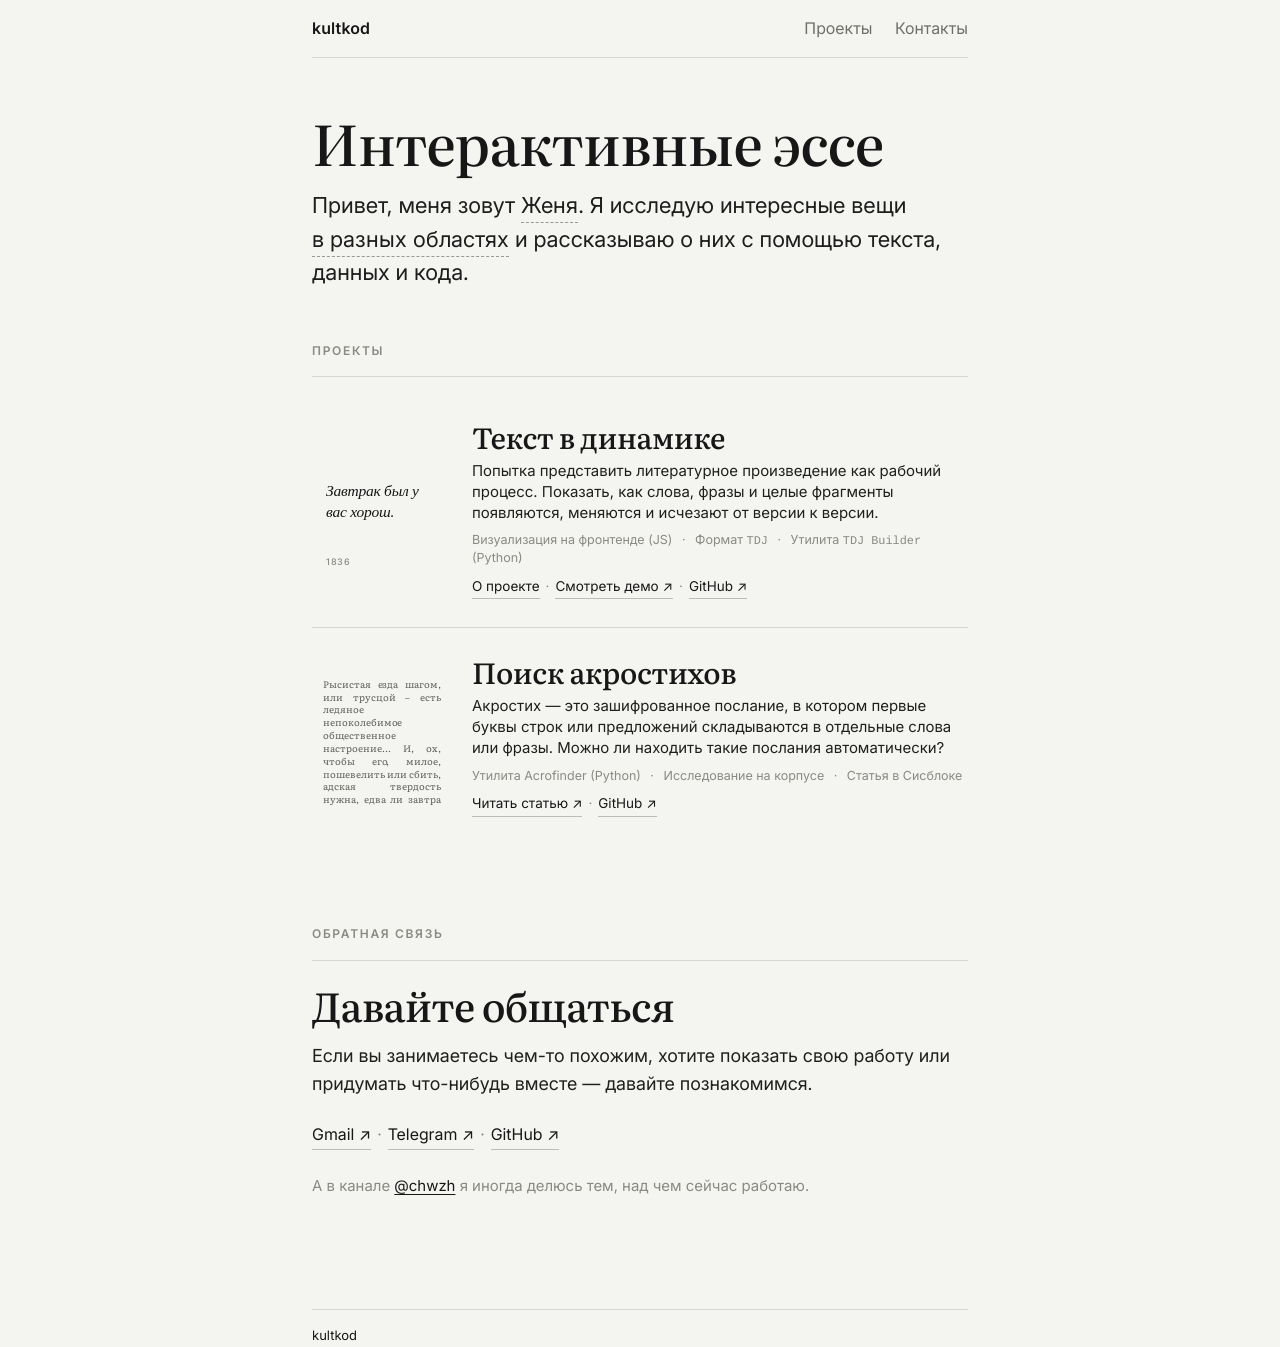
==== index.html @ 5ae9a7cc "New portfolio site" ====
<!DOCTYPE html>
<html lang="ru">
<head>
  <meta charset="UTF-8" />
  <meta name="viewport" content="width=device-width, initial-scale=1.0" />

  <title>kultkod — Интерактивные эссе</title>

  <meta
    name="description"
    content="Женя / kultkod. Исследую интересные мне вещи и придумываю формы, в которых о них можно рассказать — через текст, данные, код и интерфейсы."
  />

  <link rel="preconnect" href="https://fonts.googleapis.com">
  <link rel="preconnect" href="https://fonts.gstatic.com" crossorigin>

  <link
    href="https://fonts.googleapis.com/css2?family=Inter:wght@400;500;600&family=Literata:opsz,wght@7..72,400;7..72,500&display=swap"
    rel="stylesheet"
  >

  <link rel="stylesheet" href="./styles.css" />


</head>

<body>
  <a class="skip" href="#content">К содержанию</a>

  <div class="page">

    <header class="topbar">
      <div class="topbar__row">

        <a class="brand" href="./" aria-label="На главную">
          <span class="brand__name">kultkod</span>
        </a>

        <nav class="nav" aria-label="Навигация">
          <a href="#works">Проекты</a>
          <a href="#contact">Контакты</a>
        </nav>

      </div>

      <div class="rule" aria-hidden="true"></div>
    </header>


    <main id="content">

      <!-- HERO -->
      <section class="hero" aria-label="Вступление">

        <h1 class="hero__title">
          Интерактивные эссе
        </h1>

        <p class="hero__lead">
          Привет, меня зовут
          <span class="areas">
            <button
              class="areas__trigger"
              type="button"
              aria-describedby="contact-tooltip"
            >Женя</button><span
              class="areas__tooltip"
              id="areas-tooltip"
              role="tooltip"
            >
              <span><a
            href="https://t.me/chbchk"
            target="_blank"
            rel="noreferrer"
          >Telegram</a></span>
              <span><a
            href="mailto:dunenkov.evgeniy@gmail.com"
            target="_blank"
            rel="noreferrer"
          >Почта</a></span></span></span>.
          Я исследую интересные вещи
          <span class="areas">
            <button
              class="areas__trigger"
              type="button"
              aria-describedby="areas-tooltip"
            >в разных областях</button><span
              class="areas__tooltip"
              id="areas-tooltip"
              role="tooltip"
            >
              <span>язык</span>
              <span>литература</span>
              <span>финансы</span>
              <span>статистика</span>
              <span>интерфейсы</span>
              <span>визуализация данных</span>
              <span>музыка</span>
            </span>
          </span> и рассказываю о них с помощью текста, данных и кода.
        </p>

      </section>


      <!-- PROJECTS -->
      <section id="works" class="works" aria-label="Проекты">

        <div class="section-header">
          <span>ПРОЕКТЫ</span>
        </div>


        <!-- TEXT DYNAMICS -->
        <article class="project">

          <div class="project-layout">

          <div class="project-media project-media--interactive">

            <button
              class="td-preview"
              type="button"
              aria-label="Показать изменение текста с 1836 по 1842 год"
            >

              <!-- TEXT -->

              <div class="td-preview__text">

                <p class="td-preview__state td-preview__state--before">
                  Завтрак был у вас хорош.
                </p>

                <p class="td-preview__state td-preview__state--after">
                  Завтрак
                  <span class="td-preview__removed">был</span>
                  у вас,
                  <span class="td-preview__added">господа,</span>
                  хорош<span class="td-preview__removed">.</span><span class="td-preview__added">...</span>
                  <span class="td-preview__added">Лабардан!</span>
                </p>

              </div>


              <!-- YEAR -->

              <div class="td-preview__year" aria-hidden="true">

                <span class="td-preview__year-before">
                  1836
                </span>

                <span class="td-preview__year-after">
                  1842
                </span>

              </div>

            </button>

          </div>

            <div class="project-content">

              <h2 class="project-title">
                Текст в динамике
              </h2>

              <p class="project-desc">
                Попытка представить литературное произведение как рабочий процесс. Показать, как слова, фразы и целые фрагменты появляются, меняются и исчезают от версии к версии.
              </p>

              <p class="project-tech">
                Визуализация на фронтенде (JS)
                <span class="dot">·</span>
                Формат <span class="mono">TDJ</span>
                <span class="dot">·</span>
                Утилита <span class="mono">TDJ Builder</span> (Python)
              </p>

              <div class="project-links">

                <a href="./text-dynamics.html">
                  О проекте
                </a>

                <span class="dot">·</span>

                <a href="./text-dynamics/">
                  Смотреть демо ↗
                </a>

                <span class="dot">·</span>

                <a
                  href="https://github.com/zhenyacode/text-dynamics"
                  target="_blank"
                  rel="noreferrer"
                >
                  GitHub ↗
                </a>

              </div>

            </div>

          </div>

        </article>


        <!-- ACROSTICS -->
        <article class="project">

          <div class="project-layout">

          <div class="project-media project-media--interactive">

            <button
              class="acro-preview"
              type="button"
              aria-label="Показать первые буквы слов"
            >

              <p class="acro-preview__text">

                <span class="acro-preview__word"><span class="acro-preview__first">Р</span>ысистая</span>
                <span class="acro-preview__word"><span class="acro-preview__first">е</span>зда</span>
                <span class="acro-preview__word"><span class="acro-preview__first">ш</span>агом</span>,
                <span class="acro-preview__word"><span class="acro-preview__first">и</span>ли</span>
                <span class="acro-preview__word"><span class="acro-preview__first">т</span>русцой</span>
                –
                <span class="acro-preview__word"><span class="acro-preview__first">е</span>сть</span>
                <span class="acro-preview__word"><span class="acro-preview__first">л</span>едяное</span>
                <span class="acro-preview__word"><span class="acro-preview__first">н</span>епоколебимое</span>
                <span class="acro-preview__word"><span class="acro-preview__first">о</span>бщественное</span>
                <span class="acro-preview__word"><span class="acro-preview__first">н</span>астроение</span>…

                <span class="acro-preview__word"><span class="acro-preview__first">И</span></span>,
                <span class="acro-preview__word"><span class="acro-preview__first">о</span>х</span>,
                <span class="acro-preview__word"><span class="acro-preview__first">ч</span>тобы</span>
                <span class="acro-preview__word"><span class="acro-preview__first">е</span>го</span>,
                <span class="acro-preview__word"><span class="acro-preview__first">м</span>илое</span>,
                <span class="acro-preview__word"><span class="acro-preview__first">п</span>ошевелить</span>
                <span class="acro-preview__word"><span class="acro-preview__first">и</span>ли</span>
                <span class="acro-preview__word"><span class="acro-preview__first">с</span>бить</span>,
                <span class="acro-preview__word"><span class="acro-preview__first">а</span>дская</span>
                <span class="acro-preview__word"><span class="acro-preview__first">т</span>вердость</span>
                <span class="acro-preview__word"><span class="acro-preview__first">н</span>ужна</span>,
                <span class="acro-preview__word"><span class="acro-preview__first">е</span>два</span>
                <span class="acro-preview__word"><span class="acro-preview__first">л</span>и</span>
                <span class="acro-preview__word"><span class="acro-preview__first">з</span>автра</span>
                <span class="acro-preview__word"><span class="acro-preview__first">я</span>виться</span>
                <span class="acro-preview__word"><span class="acro-preview__first">п</span>редсказуемая</span>!

              </p>

            </button>

          </div>

            <div class="project-content">

              <h2 class="project-title">
                Поиск акростихов
              </h2>

              <p class="project-desc">
                Акростих — это зашифрованное послание, в котором первые буквы строк или предложений складываются в отдельные слова или фразы. Можно ли находить такие послания автоматически?
              </p>

              <p class="project-tech">
                Утилита Acrofinder (Python)
                <span class="dot">·</span>
                Исследование на корпусе
                <span class="dot">·</span>
                Статья в Сисблоке
              </p>

              <div class="project-links">

                <a
                  href="https://sysblok.ru/philology/chto-takoe-akrostih-i-kak-najti-zashifrovannye-poslanija-v-tekste/"
                  target="_blank"
                  rel="noreferrer"
                >
                  Читать статью ↗
                </a>

                <span class="dot">·</span>

                <a
                  href="https://github.com/zhenyacode/acrofinder/"
                  target="_blank"
                  rel="noreferrer"
                >
                  GitHub ↗
                </a>

              </div>

            </div>

          </div>

        </article>

      </section>


      <!-- CONTACT -->
      <section id="contact" class="contact" aria-label="Контакты">

        <div class="section-header">
          <span>ОБРАТНАЯ СВЯЗЬ</span>
        </div>

        <h2 class="contact__title">
          Давайте общаться
        </h2>

        <p class="contact__desc">
          Если вы занимаетесь чем-то похожим, хотите показать свою работу
          или придумать что-нибудь вместе — давайте познакомимся.
        </p>

        <div class="contact__links">

          <a href="mailto:dunenkov.evgeniy@gmail.com">
            Gmail ↗
          </a>

          <span class="dot">·</span>

          <a
            href="https://t.me/chbchk"
            target="_blank"
            rel="noreferrer"
          >
            Telegram ↗
          </a>

          <span class="dot">·</span>

          <a
            href="https://github.com/zhenyacode"
            target="_blank"
            rel="noreferrer"
          >
            GitHub ↗
          </a>

        </div>

        <p class="channel-note">  
          А в канале
          <a
            href="https://t.me/chwzh"
            target="_blank"
            rel="noreferrer"
          >@chwzh</a>
          я иногда делюсь тем, над чем сейчас работаю.
        </p>

      </section>


      <footer class="site-footer">

        <div class="footer-row">
          <span>kultkod </span>
        </div>

      </footer>

    </main>

  </div>
</body>
</html>
---- styles.css ----
:root {
  /* paper-like palette */
  --bg: #f4f4f1;
  --text: #171717;
  --muted: #6f6f6a;
  --muted2: #8a8a84;
  --line: #d7d7d2;

  /* typography */
  --serif: "Literata", ui-serif, Georgia, "Times New Roman", Times, serif;
  --sans: "Inter", system-ui, -apple-system, Segoe UI, Roboto, Arial, sans-serif;
  --mono: ui-monospace, SFMono-Regular, Menlo, Monaco, Consolas, "Liberation Mono", "Courier New", monospace;

  /* layout */
  --page: 720px;
  --gutter: clamp(16px, 4vw, 32px);

  /* rhythm */
  --s1: 6px;
  --s2: 10px;
  --s3: 16px;
  --s4: 24px;
  --s5: 26px;
  --s6: 56px;
}


/* BASE */

* {
  box-sizing: border-box;
}


html,
body {
  height: 100%;
}


html {
  scroll-behavior: smooth;
}


body {
  margin: 0;

  background: var(--bg);
  color: var(--text);

  font-family: var(--sans);
  line-height: 1.55;

  -webkit-font-smoothing: antialiased;
  text-rendering: geometricPrecision;
}


a {
  color: inherit;

  text-decoration: underline;
  text-underline-offset: 3px;
  text-decoration-thickness: 1px;
}


a:hover {
  text-decoration-color: var(--text);
}


:focus-visible {
  outline: 2px solid color-mix(in oklab, var(--text) 50%, transparent);
  outline-offset: 3px;
  border-radius: 8px;
}


/* SKIP */

.skip {
  position: absolute;

  left: -9999px;
  top: 12px;

  padding: 10px 12px;

  background: var(--text);
  color: var(--bg);

  border-radius: 10px;
}


.skip:focus {
  left: 12px;
  z-index: 100;
}


/* PAGE */

.page {
  max-width: var(--page);

  margin: 0 auto;
  padding: 0 var(--gutter);
}


/* TOPBAR */

.topbar {
  position: sticky;
  top: 0;

  background: color-mix(in oklab, var(--bg) 92%, transparent);
  backdrop-filter: blur(8px);
  -webkit-backdrop-filter: blur(8px);

  z-index: 50;
}


.topbar__row {
  display: flex;

  justify-content: space-between;
  align-items: baseline;

  gap: 16px;

  padding: var(--s3) 0;
}


.brand {
  text-decoration: none;
}


.brand__name {
  font-family: var(--sans);
  font-weight: 600;

  letter-spacing: 0.01em;
}


.nav a {
  margin-left: 18px;

  text-decoration: none;

  color: var(--muted);
}


.nav a:hover {
  color: var(--text);

  text-decoration: underline;
  text-underline-offset: 4px;
}


.rule {
  border-top: 1px solid var(--line);
}


/* HERO */

.hero {
  padding: var(--s6) 0 var(--s5);
}


.hero__title {
  margin: 0 0 var(--s3);

  font-family: var(--serif);
  font-weight: 500;

  letter-spacing: -0.02em;

  font-size: clamp(36px, 5vw, 56px);
  line-height: 1.05;
}


.hero__lead {
  margin: 0;

  max-width: 72ch;

  font-size: clamp(18px, 2vw, 22px);
  line-height: 1.5;

  color:
    color-mix(
      in oklab,
      var(--text) 92%,
      var(--muted)
    );
}


/* TOOLTIPS */

.areas {
  position: relative;
  display: inline;
}


.areas__trigger {
  appearance: none;

  margin: 0;
  padding: 0;

  border: 0;

  border-bottom:
    1px dashed
    color-mix(
      in oklab,
      var(--text) 42%,
      transparent
    );

  border-radius: 0;

  background: transparent;
  color: inherit;

  font: inherit;
  line-height: inherit;

  cursor: pointer;

  transition: border-color 150ms ease;
}


.areas__trigger:hover,
.areas__trigger:focus-visible {
  border-bottom-color: var(--text);
}


.areas__trigger:focus-visible {
  outline:
    1px solid
    color-mix(
      in oklab,
      var(--text) 35%,
      transparent
    );

  outline-offset: 3px;

  border-radius: 2px;
}


.areas__tooltip {
  position: absolute;

  left: -7px;
  top: calc(100% + 7px);

  z-index: 20;

  display: flex;
  flex-direction: column;
  align-items: flex-start;

  min-width: 190px;

  padding: 8px 10px 9px;

  background:
    color-mix(
      in srgb,
      var(--bg) 85%,
      transparent
    );

  border-radius: 2px;

  box-shadow:
    0 4px 14px
    color-mix(
      in srgb,
      var(--text) 5%,
      transparent
    );

  opacity: 0;
  visibility: hidden;

  transform: translateY(-3px);

  pointer-events: none;

  transition:
    opacity 140ms ease,
    transform 170ms ease,
    visibility 140ms ease;
}


.areas__tooltip > span {
  display: block;

  white-space: nowrap;

  font-family: inherit;
  font-size: 15px;
  font-style: normal;
  font-weight: inherit;
  line-height: 1.5;

  color: inherit;
}


.areas__tooltip a {
  color: inherit;

  text-decoration: none;

  border-bottom:
    1px solid
    color-mix(
      in oklab,
      var(--text) 30%,
      transparent
    );
}


.areas__tooltip a:hover {
  border-bottom-color: var(--text);
}


.areas:hover .areas__tooltip,
.areas:focus-within .areas__tooltip {
  opacity: 1;
  visibility: visible;

  transform: translateY(0);

  pointer-events: auto;
}


/* SECTION HEADERS */

.section-header {
  display: flex;

  justify-content: space-between;
  align-items: baseline;

  gap: 16px;

  padding: 0 0 var(--s3);

  margin-bottom: var(--s4);

  border-bottom: 1px solid var(--line);

  font-size: 12px;
  font-weight: 600;

  text-transform: uppercase;
  letter-spacing: 0.14em;

  color: var(--muted2);
}


/* WORKS */

.works {
  padding: var(--s5) 0;
}


/* PROJECT */

.project {
  padding: 28px 0;

  border-bottom: 1px solid var(--line);
}


.project:first-of-type {
  padding-top: 20px;
}


/*
  Последнему проекту не нужен разделитель:
  следующий крупный раздел отделяется собственным
  заголовком и вертикальным пространством.
*/

.project:last-of-type {
  padding-bottom: 0;

  border-bottom: 0;
}


.project-layout {
  display: grid;

  grid-template-columns: 140px minmax(0, 1fr);

  gap: 20px;

  align-items: center;
}


/*
  Квадратное превью примерно соответствует
  высоте компактной текстовой части проекта.
*/

.project-media {
  width: 140px;
  height: 140px;

  overflow: hidden;

  background:
    color-mix(
      in oklab,
      var(--bg) 85%,
      var(--line)
    );
}


.project-media img {
  display: block;

  width: 100%;
  height: 100%;

  object-fit: cover;
}


.project-content {
  min-width: 0;
}


.project-title {
  margin: 0 0 7px;

  font-family: var(--serif);
  font-weight: 500;

  letter-spacing: -0.015em;

  font-size: clamp(24px, 3vw, 29px);
  line-height: 1.08;
}


.project-desc {
  margin: 0;

  max-width: 62ch;

  font-size: 15px;
  line-height: 1.42;

  color:
    color-mix(
      in oklab,
      var(--text) 90%,
      var(--muted)
    );
}


.project-tech {
  margin: 9px 0 0;

  font-size: 12.5px;
  line-height: 1.4;

  color: var(--muted2);
}


.mono {
  font-family: var(--mono);

  font-size: 0.95em;
}


.project-links {
  display: flex;
  flex-wrap: wrap;

  gap: 0;

  margin-top: 9px;

  font-size: 13.5px;
}


.project-links a {
  padding-bottom: 1px;

  text-decoration: none;

  border-bottom:
    1px solid
    color-mix(
      in oklab,
      var(--text) 25%,
      transparent
    );

  transition: border-color 0.2s ease;
}


.project-links a:hover {
  border-bottom-color: var(--text);
}


.dot {
  margin: 0 6px;

  color: var(--muted2);
}


.project-media--interactive {
  overflow: visible;
  background: transparent;
}


/* TEXT DYNAMICS INTERACTIVE PREVIEW */

.td-preview {
  position: relative;

  width: 140px;
  height: 140px;

  overflow: hidden;

  margin: 0;
  padding: 14px;

  border: 0;

  background: var(--bg);
  color: var(--text);

  text-align: left;

  cursor: default;
}


/*
  Текстовая область.
  Снизу оставлено место под год.
*/

.td-preview__text {
  position: absolute;

  left: 14px;
  right: 14px;

  top: 14px;
  bottom: 30px;

  display: flex;
  align-items: center;

  font-family: Georgia;
  font-style: italic;
  font-weight: 500;
  font-size: 15.5px;
  line-height: 1.34;

  letter-spacing: -0.015em;
}


/*
  Обе версии находятся в одном месте,
  поэтому карточка при наведении не меняет размер.
*/

.td-preview__state {
  position: absolute;

  left: 0;
  top: 50%;

  width: 100%;

  margin: 0;

  transform: translateY(-50%);

  transition:
    opacity 220ms ease,
    transform 260ms ease;
}


.td-preview__state--before {
  opacity: 1;

  transform:
    translateY(-50%)
    translateY(0);
}


.td-preview__state--after {
  opacity: 0;

  transform:
    translateY(-50%)
    translateY(4px);
}


/* DIFF */

.td-preview__removed {
  color: #989893;

  text-decoration-line: line-through;
  text-decoration-thickness: 1px;
  text-decoration-color: #989893;
}


.td-preview__added {
  padding: 0 2px 1px;

  background: #d8f1dc;
  color: #173c20;

  border-radius: 2px;
}


/* YEAR */

.td-preview__year {
  position: absolute;

  left: 14px;
  bottom: 12px;

  width: 45px;
  height: 11px;

  font-family: var(--sans);
  font-size: 9px;
  font-weight: 500;
  line-height: 1;

  letter-spacing: 0.06em;

  color: var(--muted2);
}


.td-preview__year-before,
.td-preview__year-after {
  position: absolute;

  left: 0;
  top: 0;

  transition:
    opacity 180ms ease,
    transform 220ms ease;
}


.td-preview__year-before {
  opacity: 1;

  transform: translateY(0);
}


.td-preview__year-after {
  opacity: 0;

  transform: translateY(3px);
}


/* HOVER / KEYBOARD FOCUS */

.td-preview:hover .td-preview__state--before,
.td-preview:focus-visible .td-preview__state--before {
  opacity: 0;

  transform:
    translateY(-50%)
    translateY(-4px);
}


.td-preview:hover .td-preview__state--after,
.td-preview:focus-visible .td-preview__state--after {
  opacity: 1;

  transform:
    translateY(-50%)
    translateY(0);
}


.td-preview:hover .td-preview__year-before,
.td-preview:focus-visible .td-preview__year-before {
  opacity: 0;

  transform: translateY(-3px);
}


.td-preview:hover .td-preview__year-after,
.td-preview:focus-visible .td-preview__year-after {
  opacity: 1;

  transform: translateY(0);
}


.td-preview:focus-visible {
  outline: 1px solid var(--muted2);
  outline-offset: 3px;

  border-radius: 0;
}

/* ACROSTICS INTERACTIVE PREVIEW */

.acro-preview {
  position: relative;

  width: 140px;
  height: 140px;

  overflow: hidden;

  margin: 0;
  padding: 11px;

  border: 0;

  background: var(--bg);
  color: #5f5f5a;

  cursor: default;
}


/*
  Текст здесь работает как текстовая фактура,
  поэтому он мелкий и набран по ширине.
*/

.acro-preview__text {
  width: 100%;

  margin: 0;

  font-family: Georgia, var(--serif);

  font-size: 9.3px;
  font-weight: 400;
  line-height: 1.38;

  letter-spacing: -0.005em;
  word-spacing: -0.02em;

  text-align: justify;
  text-align-last: justify;

  -webkit-hyphens: auto;
  hyphens: auto;

  color: #5f5f5a;
}


/* WORDS */

.acro-preview__word {
  color: inherit;

  white-space: normal;

  -webkit-hyphens: auto;
  hyphens: auto;

  transition: color 260ms ease;
}


/* FIRST LETTER */

.acro-preview__first {
  color: inherit;
  font-weight: inherit;

  transition:
    color 220ms ease,
    font-weight 220ms ease;
}


/*
  При наведении основной текст почти исчезает.
*/

.acro-preview:hover .acro-preview__word,
.acro-preview:focus-visible .acro-preview__word {
  color: #dcdcd9;
}


/*
  Первые буквы проявляются красным.
*/

.acro-preview:hover .acro-preview__first,
.acro-preview:focus-visible .acro-preview__first {
  color: #b83a32;
  font-weight: 700;
}


/* FOCUS */

.acro-preview:focus-visible {
  outline: 1px solid var(--muted2);
  outline-offset: 3px;

  border-radius: 0;
}

/* CONTACT */

.contact {
  /*
    Никакой дополнительной верхней линии.
    Визуальное разделение обеспечивают расстояние
    и линия в .section-header.
  */
  margin-top: var(--s6);

  padding: var(--s5) 0 var(--s6);

  border-top: 0;
}


.contact__title {
  margin: 0 0 var(--s3);

  font-family: var(--serif);
  font-weight: 500;

  letter-spacing: -0.02em;

  font-size: clamp(28px, 4vw, 40px);
  line-height: 1.05;
}


.contact__desc {
  margin: 0;

  max-width: 76ch;

  font-size: 18px;
  line-height: 1.55;

  color:
    color-mix(
      in oklab,
      var(--text) 90%,
      var(--muted)
    );
}


.contact__links {
  display: flex;
  flex-wrap: wrap;

  gap: 0;

  margin-top: var(--s4);

  font-size: 16px;
}


.contact__links a {
  padding-bottom: 2px;

  text-decoration: none;

  border-bottom:
    1px solid
    color-mix(
      in oklab,
      var(--text) 25%,
      transparent
    );

  transition: border-color 0.2s ease;
}


.contact__links a:hover {
  border-bottom-color: var(--text);
}


.channel-note {
  margin: var(--s4) 0 0;

  color: var(--muted2);

  font-size: 15px;
}


.channel-note a {
  color: var(--text);
}


/* FOOTER */

.site-footer {
  margin: var(--s6) 0 var(--s5);

  padding-top: var(--s3);

  border-top: 1px solid var(--line);
}


.footer-row {
  display: flex;

  justify-content: space-between;

  gap: 12px;

  font-size: 13px;
}


.muted {
  color: var(--muted2);
}


/* MOBILE */

@media (max-width: 520px) {

  .project-media--interactive {
  width: 96px;
  height: 96px;
}


.td-preview {
  width: 96px;
  height: 96px;

  padding: 9px;
}


.td-preview__text {
  left: 9px;
  right: 9px;

  top: 8px;
  bottom: 22px;

  font-size: 11px;
  line-height: 1.3;
}


.td-preview__year {
  left: 9px;
  bottom: 8px;

  font-size: 7.5px;
}

  .nav a {
    margin-left: 12px;
  }


  .areas__tooltip {
    min-width: 180px;

    padding: 7px 9px 8px;

    top: calc(100% + 5px);
  }


  /*
    На мобильном квадрат уменьшается,
    но остаётся слева от текста.
  */

  .project-layout {
    grid-template-columns: 96px minmax(0, 1fr);

    gap: 13px;

    align-items: start;
  }


  .project-media {
    width: 96px;
    height: 96px;
  }


  .project-title {
    font-size: 22px;
  }


  .project-desc {
    font-size: 14px;
    line-height: 1.4;
  }


  .project-tech {
    margin-top: 8px;

    font-size: 11.5px;
  }


  .project-links {
    margin-top: 8px;

    font-size: 12.5px;
  }


  .footer-row {
    flex-direction: column;
  }

}


/* REDUCED MOTION */

@media (prefers-reduced-motion: reduce) {

  html {
    scroll-behavior: auto;
  }


  .areas__tooltip {
    transition: none;
    transform: none;
  }

  /* TEXT DYNAMICS INTERACTIVE PREVIEW */

.td-preview {
  position: relative;

  width: 140px;
  height: 140px;

  overflow: hidden;

  margin: 0;
  padding: 14px;

  border: 0;

  background: var(--bg);
  color: var(--text);

  text-align: left;

  cursor: default;
}


/*
  Текстовая область.
  Снизу оставлено место под год.
*/

.td-preview__text {
  position: absolute;

  left: 14px;
  right: 14px;

  top: 14px;
  bottom: 30px;

  display: flex;
  align-items: center;

  font-family: var(--serif);
  font-size: 15.5px;
  line-height: 1.34;

  letter-spacing: -0.015em;
}


/*
  Обе версии находятся в одном месте,
  поэтому карточка при наведении не меняет размер.
*/

.td-preview__state {
  position: absolute;

  left: 0;
  top: 50%;

  width: 100%;

  margin: 0;

  transform: translateY(-50%);

  transition:
    opacity 220ms ease,
    transform 260ms ease;
}


.td-preview__state--before {
  opacity: 1;

  transform:
    translateY(-50%)
    translateY(0);
}


.td-preview__state--after {
  opacity: 0;

  transform:
    translateY(-50%)
    translateY(4px);
}


/* DIFF */

.td-preview__removed {
  color: #989893;

  text-decoration-line: line-through;
  text-decoration-thickness: 1px;
  text-decoration-color: #989893;
}


.td-preview__added {
  padding: 0 2px 1px;

  background: #d8f1dc;
  color: #173c20;

  border-radius: 2px;
}


/* YEAR */

.td-preview__year {
  position: absolute;

  left: 14px;
  bottom: 12px;

  width: 45px;
  height: 11px;

  font-family: var(--sans);
  font-size: 9px;
  font-weight: 500;
  line-height: 1;

  letter-spacing: 0.06em;

  color: var(--muted2);
}


.td-preview__year-before,
.td-preview__year-after {
  position: absolute;

  left: 0;
  top: 0;

  transition:
    opacity 180ms ease,
    transform 220ms ease;
}


.td-preview__year-before {
  opacity: 1;

  transform: translateY(0);
}


.td-preview__year-after {
  opacity: 0;

  transform: translateY(3px);
}


/* HOVER / KEYBOARD FOCUS */

.td-preview:hover .td-preview__state--before,
.td-preview:focus-visible .td-preview__state--before {
  opacity: 0;

  transform:
    translateY(-50%)
    translateY(-4px);
}


.td-preview:hover .td-preview__state--after,
.td-preview:focus-visible .td-preview__state--after {
  opacity: 1;

  transform:
    translateY(-50%)
    translateY(0);
}


.td-preview:hover .td-preview__year-before,
.td-preview:focus-visible .td-preview__year-before {
  opacity: 0;

  transform: translateY(-3px);
}


.td-preview:hover .td-preview__year-after,
.td-preview:focus-visible .td-preview__year-after {
  opacity: 1;

  transform: translateY(0);
}


.td-preview:focus-visible {
  outline: 1px solid var(--muted2);
  outline-offset: 3px;

  border-radius: 0;
}

.acro-preview__word,
.acro-preview__first {
  transition: none;
}

}











































/* =========================================================
   PROJECT ESSAY
   text-dynamics.html
   ========================================================= */


/* PAGE */

.essay {
  padding-top: var(--s5);
}


/* PROJECT HEADER */

.essay-header {
  padding: var(--s4) 0 var(--s6);
}


.essay-back {
  display: inline-block;

  margin-bottom: var(--s4);

  font-size: 13px;
  color: var(--muted);

  text-decoration: none;
}


.essay-back:hover {
  color: var(--text);

  text-decoration: underline;
  text-underline-offset: 4px;
}


.essay-title {
  max-width: 640px;

  margin: 0;

  font-family: var(--serif);
  font-weight: 500;

  font-size: clamp(42px, 7vw, 64px);
  line-height: 1.02;

  letter-spacing: -0.025em;
}


.essay-lead {
  max-width: 600px;

  margin: var(--s3) 0 0;

  font-size: clamp(19px, 2.4vw, 23px);
  line-height: 1.45;

  color:
    color-mix(
      in oklab,
      var(--text) 88%,
      var(--muted)
    );
}


/* EPIGRAPH */

.epigraph {
  max-width: 590px;

  margin: 0 0 var(--s6);
  padding-left: 20px;

  border-left: 1px solid var(--line);

  color: var(--muted);
}


.epigraph__quote {
  margin: 0;

  font-family: var(--serif);
  font-size: 15px;
  line-height: 1.7;
}


/*
  Само многоточие является кнопкой.
*/

.epigraph__toggle {
  appearance: none;

  margin: 0;
  padding: 0 2px;

  border: 0;
  border-bottom: 1px dotted var(--muted2);
  border-radius: 0;

  background: transparent;
  color: inherit;

  font: inherit;
  line-height: inherit;

  cursor: pointer;

  transition:
    color 150ms ease,
    border-color 150ms ease;
}


.epigraph__toggle:hover {
  color: var(--text);
  border-bottom-color: var(--text);
}


.epigraph__toggle:focus-visible {
  outline: 1px solid var(--muted);
  outline-offset: 2px;

  border-radius: 2px;
}


/*
  Важно: никакое другое display-правило
  не должно перебить hidden.
*/

.epigraph__rest[hidden] {
  display: none;
}


.epigraph__rest {
  color: inherit;
}


.epigraph__source {
  margin: 10px 0 0;

  font-size: 12px;
  line-height: 1.5;

  color: var(--muted2);
}


/* MAIN TEXT */

.essay-body {
  max-width: 620px;
}


.essay-body p {
  margin: 0 0 1.15em;

  font-size: 17px;
  line-height: 1.72;

  color:
    color-mix(
      in oklab,
      var(--text) 94%,
      var(--muted)
    );
}


.essay-body p:last-child {
  margin-bottom: 0;
}


.essay-intro {
  margin-bottom: 0;
}


/* MAIN SECTIONS */

.essay-demo,
.essay-section {
  margin-top: 72px;
}


.essay-section-heading {
  max-width: 620px;

  margin-bottom: var(--s4);
  padding-bottom: 10px;

  border-bottom: 1px solid var(--line);
}


.essay-section-heading h2 {
  margin: 0;

  font-family: var(--serif);
  font-weight: 500;

  font-size: clamp(25px, 3.5vw, 32px);
  line-height: 1.1;

  letter-spacing: -0.015em;
}


/* DEMO */

.demo-figure {
  margin: var(--s4) 0 0;
}


.demo-image {
  display: block;

  width: 100%;
  height: auto;

  background: #fff;

  border: 1px solid var(--line);
}


.demo-figure figcaption {
  margin-top: 8px;

  font-size: 12px;
  line-height: 1.5;

  color: var(--muted2);
}


.demo-action {
  margin: var(--s3) 0 0;
}


.primary-link {
  display: inline-block;

  padding-bottom: 2px;

  font-size: 16px;
  font-weight: 500;

  text-decoration: none;

  border-bottom: 1px solid var(--text);
}


.primary-link:hover {
  border-bottom-color: var(--muted);
}


/* PIPELINE */

.pipeline {
  display: grid;

  grid-template-columns:
    minmax(0, 1fr)
    auto
    minmax(0, 1fr)
    auto
    minmax(0, 1fr)
    auto
    minmax(0, 1fr);

  align-items: center;

  gap: 8px;

  margin-top: var(--s5);
  padding: var(--s3) 0;

  border-top: 1px solid var(--line);
  border-bottom: 1px solid var(--line);
}


.pipeline__item {
  display: flex;
  flex-direction: column;

  gap: 3px;

  min-width: 0;
}


.pipeline__eyebrow {
  font-size: 10px;

  text-transform: uppercase;
  letter-spacing: 0.1em;

  color: var(--muted2);
}


.pipeline__item strong {
  font-size: 13px;
  font-weight: 500;
}


.pipeline__item > span:last-child {
  font-size: 11px;
  line-height: 1.35;

  color: var(--muted);
}


.pipeline__arrow {
  font-size: 13px;

  color: var(--muted2);
}


/* SUBSECTIONS */

.essay-subsection {
  max-width: 620px;

  margin-top: 48px;
}


.essay-subsection h3 {
  margin: 0 0 var(--s3);

  font-family: var(--serif);
  font-weight: 500;

  font-size: 22px;
  line-height: 1.2;

  letter-spacing: -0.01em;
}


/* INLINE CODE */

.inline-code {
  padding: 1px 4px;

  font-family: var(--mono);
  font-size: 0.9em;

  background:
    color-mix(
      in oklab,
      var(--bg) 75%,
      var(--line)
    );

  border-radius: 2px;
}


/* INLINE PROJECT LINK */

.essay-inline-link {
  margin-top: var(--s3) !important;

  font-size: 14px !important;
}


.essay-inline-link a {
  padding-bottom: 1px;

  text-decoration: none;

  border-bottom:
    1px solid
    color-mix(
      in oklab,
      var(--text) 28%,
      transparent
    );
}


.essay-inline-link a:hover {
  border-bottom-color: var(--text);
}


/* LIMITATIONS */

.essay-list {
  margin: var(--s4) 0 0;
  padding-left: 1.25em;

  font-size: 16px;
  line-height: 1.62;

  color:
    color-mix(
      in oklab,
      var(--text) 92%,
      var(--muted)
    );
}


.essay-list li {
  margin-bottom: 12px;
  padding-left: 4px;
}


.essay-list li:last-child {
  margin-bottom: 0;
}


.essay-list strong {
  font-weight: 500;
}


/* LINKS */

.essay-end {
  padding-bottom: var(--s5);
}


.essay-links {
  display: flex;
  flex-wrap: wrap;

  gap: 0;

  margin-top: var(--s4);

  font-size: 15px;
}


.essay-links a {
  padding-bottom: 2px;

  text-decoration: none;

  border-bottom:
    1px solid
    color-mix(
      in oklab,
      var(--text) 25%,
      transparent
    );
}


.essay-links a:hover {
  border-bottom-color: var(--text);
}


/* SOURCE */

.essay-source {
  max-width: 620px;

  margin-top: var(--s5);
  padding-top: var(--s3);

  border-top: 1px solid var(--line);
}


.essay-source p {
  margin: 0;

  font-size: 13px;
  line-height: 1.6;

  color: var(--muted2);
}


.essay-source a {
  color: var(--text);
}


/* MOBILE */

@media (max-width: 520px) {

  .essay {
    padding-top: var(--s4);
  }


  .essay-header {
    padding-bottom: var(--s5);
  }


  .essay-title {
    font-size: 40px;
  }


  .essay-lead {
    font-size: 18px;
  }


  .epigraph {
    margin-bottom: var(--s5);
    padding-left: 14px;
  }


  .epigraph__quote {
    font-size: 14px;
    line-height: 1.65;
  }


  .essay-body p {
    font-size: 16px;
    line-height: 1.68;
  }


  .essay-demo,
  .essay-section {
    margin-top: 54px;
  }


  .essay-section-heading h2 {
    font-size: 25px;
  }


  .essay-subsection {
    margin-top: 38px;
  }


  .essay-subsection h3 {
    font-size: 21px;
  }


  .essay-list {
    font-size: 15px;
    line-height: 1.58;
  }


  /*
    Схема на узком экране становится вертикальной.
  */

  .pipeline {
    grid-template-columns: 1fr;

    gap: 8px;

    padding: var(--s3) 0;
  }


  .pipeline__arrow {
    width: 14px;
    height: 14px;

    margin-left: 2px;

    transform: rotate(90deg);
  }


  .pipeline__item strong {
    font-size: 14px;
  }


  .pipeline__item > span:last-child {
    font-size: 12px;
  }

}


/* REDUCED MOTION */

@media (prefers-reduced-motion: reduce) {

  .epigraph__toggle {
    transition: none;
  }

}
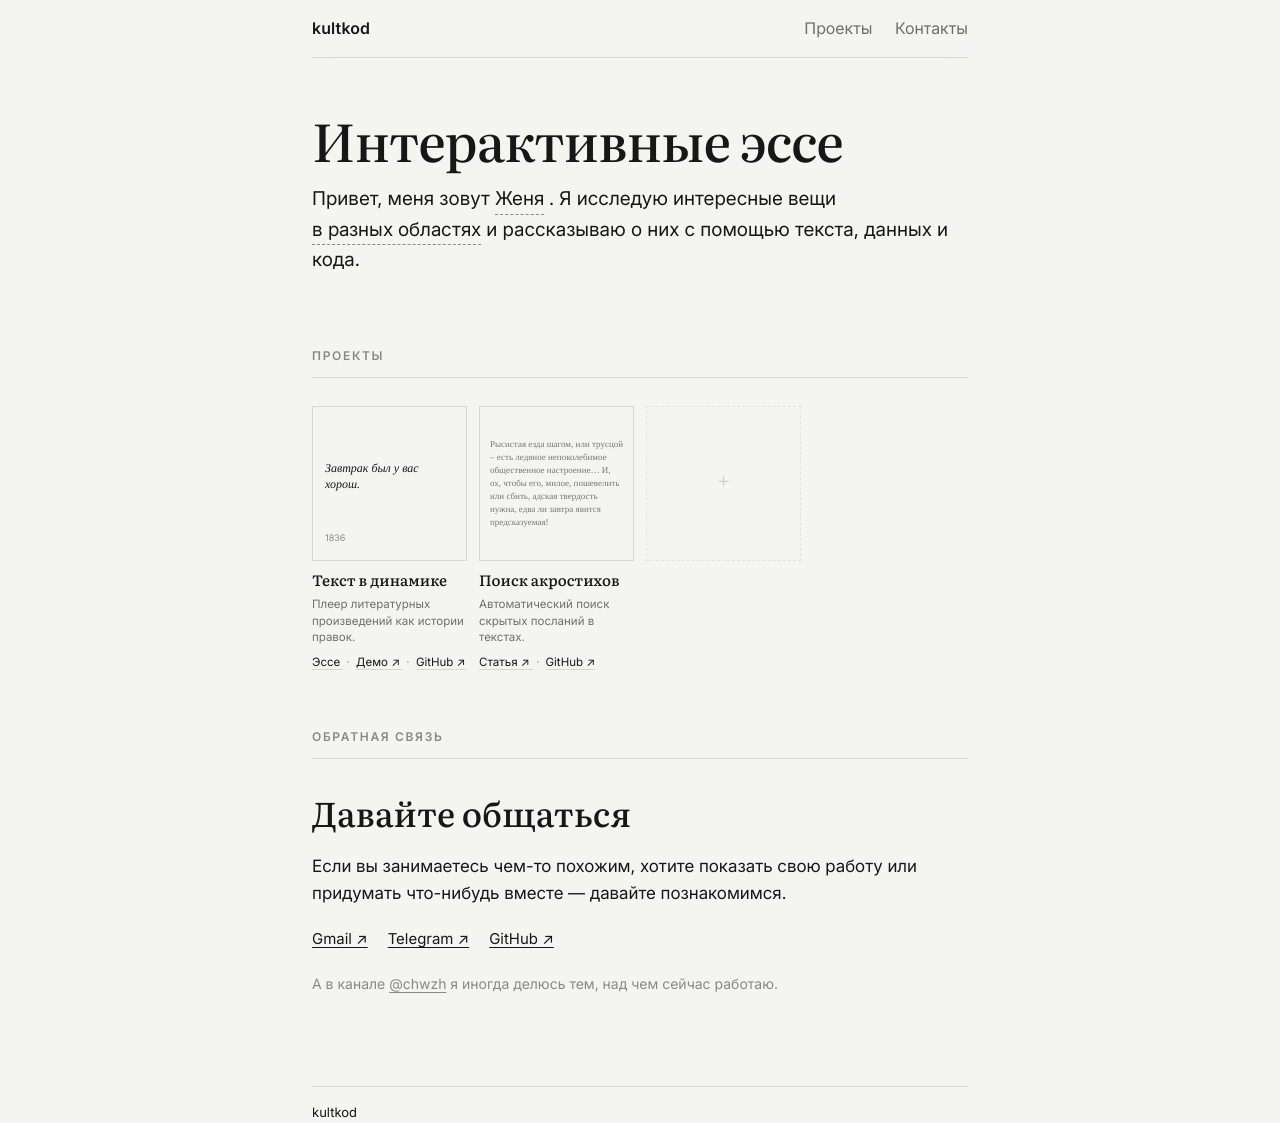
==== commit 6795e8db: "redesign, new style of snippets etc" ====
--- a/index.html
+++ b/index.html
@@ -8,7 +8,7 @@
 
   <meta
     name="description"
-    content="Женя / kultkod. Исследую интересные мне вещи и придумываю формы, в которых о них можно рассказать — через текст, данные, код и интерфейсы."
+    content="Женя / kultkod. Исследую интересные вещи и рассказываю о них с помощью текста, данных и кода."
   />
 
   <link rel="preconnect" href="https://fonts.googleapis.com">
@@ -19,112 +19,173 @@
     rel="stylesheet"
   >
 
-  <link rel="stylesheet" href="./styles.css" />
-
+  <link rel="stylesheet" href="./css/base.css" />
+  <link rel="stylesheet" href="./css/home.css" />
+
+  <!-- Yandex.Metrika counter -->
+  <script type="text/javascript">
+    (function(m,e,t,r,i,k,a){
+      m[i]=m[i]||function(){(m[i].a=m[i].a||[]).push(arguments)};
+      m[i].l=1*new Date();
+      for (var j = 0; j < document.scripts.length; j++) {
+        if (document.scripts[j].src === r) { return; }
+      }
+      k=e.createElement(t),a=e.getElementsByTagName(t)[0],
+      k.async=1,k.src=r,a.parentNode.insertBefore(k,a)
+    })(window, document,'script',
+      'https://mc.yandex.ru/metrika/tag.js?id=113435962', 'ym');
+
+    ym(113435962, 'init', {
+      ssr:true,
+      webvisor:true,
+      clickmap:true,
+      ecommerce:"dataLayer",
+      referrer:document.referrer,
+      url:location.href,
+      accurateTrackBounce:true,
+      trackLinks:true
+    });
+  </script>
+  <noscript>
+    <div>
+      <img
+        src="https://mc.yandex.ru/watch/113435962"
+        style="position:absolute;left:-9999px;"
+        alt=""
+      >
+    </div>
+  </noscript>
+  <!-- /Yandex.Metrika counter -->
 
 </head>
 
 <body>
-  <a class="skip" href="#content">К содержанию</a>
-
-  <div class="page">
-
-    <header class="topbar">
-      <div class="topbar__row">
-
-        <a class="brand" href="./" aria-label="На главную">
-          <span class="brand__name">kultkod</span>
-        </a>
-
-        <nav class="nav" aria-label="Навигация">
-          <a href="#works">Проекты</a>
-          <a href="#contact">Контакты</a>
-        </nav>
-
+
+<a class="skip" href="#content">К содержанию</a>
+
+<div class="page">
+
+  <!-- HEADER -->
+
+  <header class="topbar">
+
+    <div class="topbar__row">
+
+      <a class="brand" href="./" aria-label="На главную">
+        <span class="brand__name">kultkod</span>
+      </a>
+
+      <nav class="nav" aria-label="Навигация">
+        <a href="#projects">Проекты</a>
+        <a href="#contact">Контакты</a>
+
+      </nav>
+
+    </div>
+
+    <div class="rule" aria-hidden="true"></div>
+
+  </header>
+
+
+  <main id="content">
+
+
+    <!-- ===================================================
+         HERO
+         =================================================== -->
+
+    <section class="hero" aria-label="Вступление">
+
+      <h1 class="hero__title">
+        Интерактивные эссе
+      </h1>
+
+      <p class="hero__lead">
+
+        Привет, меня зовут
+
+        <span class="areas">
+          <button
+            class="areas__trigger"
+            type="button"
+            aria-describedby="contact-tooltip"
+          >Женя</button>
+
+          <span
+            class="areas__tooltip"
+            id="contact-tooltip"
+            role="tooltip"
+          >
+            <span>
+              <a
+                href="https://t.me/chbchk"
+                target="_blank"
+                rel="noopener noreferrer"
+              >Telegram ↗</a>
+            </span>
+
+            <span>
+              <a href="mailto:dunenkov.evgeniy@gmail.com">
+                Почта ↗
+              </a>
+            </span>
+          </span>
+        </span>.
+
+        Я исследую интересные вещи
+
+        <span class="areas">
+          <button
+            class="areas__trigger"
+            type="button"
+            aria-describedby="areas-tooltip"
+          >в разных областях</button>
+
+          <span
+            class="areas__tooltip"
+            id="areas-tooltip"
+            role="tooltip"
+          >
+            <span>язык</span>
+            <span>литература</span>
+            <span>финансы</span>
+            <span>статистика</span>
+            <span>интерфейсы</span>
+            <span>визуализация данных</span>
+            <span>музыка</span>
+          </span>
+        </span>
+
+        и рассказываю о них с помощью текста, данных и кода.
+
+      </p>
+
+    </section>
+
+
+    <!-- ===================================================
+         PROJECTS
+         =================================================== -->
+
+    <section class="section" id="projects">
+
+      <div class="section-header">
+        ПРОЕКТЫ
       </div>
 
-      <div class="rule" aria-hidden="true"></div>
-    </header>
-
-
-    <main id="content">
-
-      <!-- HERO -->
-      <section class="hero" aria-label="Вступление">
-
-        <h1 class="hero__title">
-          Интерактивные эссе
-        </h1>
-
-        <p class="hero__lead">
-          Привет, меня зовут
-          <span class="areas">
-            <button
-              class="areas__trigger"
-              type="button"
-              aria-describedby="contact-tooltip"
-            >Женя</button><span
-              class="areas__tooltip"
-              id="areas-tooltip"
-              role="tooltip"
-            >
-              <span><a
-            href="https://t.me/chbchk"
-            target="_blank"
-            rel="noreferrer"
-          >Telegram</a></span>
-              <span><a
-            href="mailto:dunenkov.evgeniy@gmail.com"
-            target="_blank"
-            rel="noreferrer"
-          >Почта</a></span></span></span>.
-          Я исследую интересные вещи
-          <span class="areas">
-            <button
-              class="areas__trigger"
-              type="button"
-              aria-describedby="areas-tooltip"
-            >в разных областях</button><span
-              class="areas__tooltip"
-              id="areas-tooltip"
-              role="tooltip"
-            >
-              <span>язык</span>
-              <span>литература</span>
-              <span>финансы</span>
-              <span>статистика</span>
-              <span>интерфейсы</span>
-              <span>визуализация данных</span>
-              <span>музыка</span>
-            </span>
-          </span> и рассказываю о них с помощью текста, данных и кода.
-        </p>
-
-      </section>
-
-
-      <!-- PROJECTS -->
-      <section id="works" class="works" aria-label="Проекты">
-
-        <div class="section-header">
-          <span>ПРОЕКТЫ</span>
-        </div>
+      <div class="inventory-grid">
 
 
         <!-- TEXT DYNAMICS -->
-        <article class="project">
-
-          <div class="project-layout">
-
-          <div class="project-media project-media--interactive">
-
-            <button
-              class="td-preview"
-              type="button"
-              aria-label="Показать изменение текста с 1836 по 1842 год"
-            >
-
-              <!-- TEXT -->
+
+        <article class="project-card">
+
+          <a class="project-card__visual" 
+          href="./text-dynamics.html"
+          aria-label="Текст в динамике — о проекте">
+
+            <div class="td-preview" aria-hidden="true">
 
               <div class="td-preview__text">
 
@@ -143,10 +204,7 @@
 
               </div>
 
-
-              <!-- YEAR -->
-
-              <div class="td-preview__year" aria-hidden="true">
+              <div class="td-preview__year">
 
                 <span class="td-preview__year-before">
                   1836
@@ -158,75 +216,70 @@
 
               </div>
 
-            </button>
+            </div>
+
+          </a>
+
+
+          <a
+            class="project-card__main"
+            href="./text-dynamics.html"
+          >
+
+            <h2 class="project-card__title">
+              Текст в динамике
+            </h2>
+
+            <p class="project-card__desc">
+              Плеер литературных произведений как истории правок.
+            </p>
+
+          </a>
+
+
+          <div class="project-card__links">
+
+            <a href="./text-dynamics.html">
+              Эссе
+            </a>
+
+            <span class="dot">·</span>
+
+            <a href="./text-dynamics/">
+              Демо ↗
+            </a>
+
+            <span class="dot">·</span>
+
+            <a
+              href="https://github.com/kultkod/text-dynamics"
+              target="_blank"
+              rel="noopener noreferrer"
+            >
+              GitHub ↗
+            </a>
 
           </div>
 
-            <div class="project-content">
-
-              <h2 class="project-title">
-                Текст в динамике
-              </h2>
-
-              <p class="project-desc">
-                Попытка представить литературное произведение как рабочий процесс. Показать, как слова, фразы и целые фрагменты появляются, меняются и исчезают от версии к версии.
-              </p>
-
-              <p class="project-tech">
-                Визуализация на фронтенде (JS)
-                <span class="dot">·</span>
-                Формат <span class="mono">TDJ</span>
-                <span class="dot">·</span>
-                Утилита <span class="mono">TDJ Builder</span> (Python)
-              </p>
-
-              <div class="project-links">
-
-                <a href="./text-dynamics.html">
-                  О проекте
-                </a>
-
-                <span class="dot">·</span>
-
-                <a href="./text-dynamics/">
-                  Смотреть демо ↗
-                </a>
-
-                <span class="dot">·</span>
-
-                <a
-                  href="https://github.com/zhenyacode/text-dynamics"
-                  target="_blank"
-                  rel="noreferrer"
-                >
-                  GitHub ↗
-                </a>
-
-              </div>
-
-            </div>
-
-          </div>
-
         </article>
 
 
+
         <!-- ACROSTICS -->
-        <article class="project">
-
-          <div class="project-layout">
-
-          <div class="project-media project-media--interactive">
-
-            <button
-              class="acro-preview"
-              type="button"
-              aria-label="Показать первые буквы слов"
-            >
+
+        <article class="project-card">
+
+          <a class="project-card__visual"
+          href="https://sysblok.ru/philology/chto-takoe-akrostih-i-kak-najti-zashifrovannye-poslanija-v-tekste/"
+          target="_blank"
+          rel="noopener noreferrer"
+          aria-label="Поиск акростихов — читать статью">
+
+            <div class="acro-preview" aria-hidden="true">
 
               <p class="acro-preview__text">
 
-                <span class="acro-preview__word"><span class="acro-preview__first">Р</span>ысистая</span>
+<span class="acro-preview__word"><span class="acro-preview__first">Р</span>ысистая</span>
                 <span class="acro-preview__word"><span class="acro-preview__first">е</span>зда</span>
                 <span class="acro-preview__word"><span class="acro-preview__first">ш</span>агом</span>,
                 <span class="acro-preview__word"><span class="acro-preview__first">и</span>ли</span>
@@ -252,131 +305,168 @@
                 <span class="acro-preview__word"><span class="acro-preview__first">е</span>два</span>
                 <span class="acro-preview__word"><span class="acro-preview__first">л</span>и</span>
                 <span class="acro-preview__word"><span class="acro-preview__first">з</span>автра</span>
-                <span class="acro-preview__word"><span class="acro-preview__first">я</span>виться</span>
+                <span class="acro-preview__word"><span class="acro-preview__first">я</span>вится</span>
                 <span class="acro-preview__word"><span class="acro-preview__first">п</span>редсказуемая</span>!
-
               </p>
 
-            </button>
+            </div>
+
+          </a>
+
+
+          <a
+            class="project-card__main"
+            href="https://sysblok.ru/philology/chto-takoe-akrostih-i-kak-najti-zashifrovannye-poslanija-v-tekste/"
+            target="_blank"
+            rel="noopener noreferrer"
+          >
+
+            <h2 class="project-card__title">
+              Поиск акростихов
+            </h2>
+
+            <p class="project-card__desc">
+              Автоматический поиск скрытых посланий в текстах.
+            </p>
+
+          </a>
+
+
+          <div class="project-card__links">
+
+            <a
+              href="https://sysblok.ru/philology/chto-takoe-akrostih-i-kak-najti-zashifrovannye-poslanija-v-tekste/"
+              target="_blank"
+              rel="noopener noreferrer"
+            >
+              Статья ↗
+            </a>
+
+            <span class="dot">·</span>
+
+            <a
+              href="https://github.com/zhenyacode/acrofinder/"
+              target="_blank"
+              rel="noopener noreferrer"
+            >
+              GitHub ↗
+            </a>
 
           </div>
 
-            <div class="project-content">
-
-              <h2 class="project-title">
-                Поиск акростихов
-              </h2>
-
-              <p class="project-desc">
-                Акростих — это зашифрованное послание, в котором первые буквы строк или предложений складываются в отдельные слова или фразы. Можно ли находить такие послания автоматически?
-              </p>
-
-              <p class="project-tech">
-                Утилита Acrofinder (Python)
-                <span class="dot">·</span>
-                Исследование на корпусе
-                <span class="dot">·</span>
-                Статья в Сисблоке
-              </p>
-
-              <div class="project-links">
-
-                <a
-                  href="https://sysblok.ru/philology/chto-takoe-akrostih-i-kak-najti-zashifrovannye-poslanija-v-tekste/"
-                  target="_blank"
-                  rel="noreferrer"
-                >
-                  Читать статью ↗
-                </a>
-
-                <span class="dot">·</span>
-
-                <a
-                  href="https://github.com/zhenyacode/acrofinder/"
-                  target="_blank"
-                  rel="noreferrer"
-                >
-                  GitHub ↗
-                </a>
-
-              </div>
-
-            </div>
-
-          </div>
-
         </article>
 
-      </section>
-
-
-      <!-- CONTACT -->
-      <section id="contact" class="contact" aria-label="Контакты">
-
-        <div class="section-header">
-          <span>ОБРАТНАЯ СВЯЗЬ</span>
+
+
+
+
+        <div class="inventory-slot">
+
+          <a
+            class="inventory-slot__link"
+            href="#contact"
+            aria-label="Предложить совместный проект"
+          >
+
+            <span class="inventory-slot__plus">
+              +
+            </span>
+
+            <span class="inventory-slot__hint">
+              Сделаем что-нибудь вместе?
+            </span>
+
+          </a>
+
         </div>
 
-        <h2 class="contact__title">
-          Давайте общаться
-        </h2>
-
-        <p class="contact__desc">
-          Если вы занимаетесь чем-то похожим, хотите показать свою работу
-          или придумать что-нибудь вместе — давайте познакомимся.
-        </p>
-
-        <div class="contact__links">
-
-          <a href="mailto:dunenkov.evgeniy@gmail.com">
-            Gmail ↗
-          </a>
-
-          <span class="dot">·</span>
-
-          <a
-            href="https://t.me/chbchk"
-            target="_blank"
-            rel="noreferrer"
-          >
-            Telegram ↗
-          </a>
-
-          <span class="dot">·</span>
-
-          <a
-            href="https://github.com/zhenyacode"
-            target="_blank"
-            rel="noreferrer"
-          >
-            GitHub ↗
-          </a>
-
-        </div>
-
-        <p class="channel-note">  
-          А в канале
-          <a
-            href="https://t.me/chwzh"
-            target="_blank"
-            rel="noreferrer"
-          >@chwzh</a>
-          я иногда делюсь тем, над чем сейчас работаю.
-        </p>
-
-      </section>
-
-
-      <footer class="site-footer">
-
-        <div class="footer-row">
-          <span>kultkod </span>
-        </div>
-
-      </footer>
-
-    </main>
-
-  </div>
+
+      </div>
+
+    </section>
+
+
+
+
+
+    <!-- ===================================================
+         CONTACT
+         =================================================== -->
+
+    <section class="section contact" id="contact">
+
+      <div class="section-header">
+        ОБРАТНАЯ СВЯЗЬ
+      </div>
+
+      <h2 class="contact__title">
+        Давайте общаться
+      </h2>
+
+      <p class="contact__desc">
+        Если вы занимаетесь чем-то похожим, хотите показать
+        свою работу или придумать что-нибудь вместе —
+        давайте познакомимся.
+      </p>
+
+
+      <div class="contact__links">
+
+        <a href="mailto:dunenkov.evgeniy@gmail.com">
+          Gmail ↗
+        </a>
+
+        <a
+          href="https://t.me/chbchk"
+          target="_blank"
+          rel="noopener noreferrer"
+        >
+          Telegram ↗
+        </a>
+
+        <a
+          href="https://github.com/zhenyacode"
+          target="_blank"
+          rel="noopener noreferrer"
+        >
+          GitHub ↗
+        </a>
+
+      </div>
+
+
+      <p class="channel-note">
+
+        А в канале
+
+        <a
+          href="https://t.me/chwzh"
+          target="_blank"
+          rel="noopener noreferrer"
+        >@chwzh</a>
+
+        я иногда делюсь тем, над чем сейчас работаю.
+
+      </p>
+
+    </section>
+
+
+  </main>
+
+
+  <!-- FOOTER -->
+
+  <footer class="site-footer">
+
+    <div class="footer-row">
+      <span>kultkod</span>
+    </div>
+
+  </footer>
+
+
+</div>
+
 </body>
 </html>
--- a/css/base.css
+++ b/css/base.css
@@ -0,0 +1,214 @@
+/* =========================================================
+   DESIGN SYSTEM
+   ========================================================= */
+
+:root {
+  /* Colors */
+  --bg: #f4f4f1;
+  --text: #171717;
+  --muted: #6f6f6a;
+  --muted2: #8a8a84;
+  --line: #d7d7d2;
+
+  /* Derived colors */
+  --text-90: color-mix(in oklab, var(--text) 90%, var(--muted));
+  --link-border: color-mix(in oklab, var(--text) 25%, transparent);
+
+  /* Typography */
+  --serif: "Literata", ui-serif, Georgia, "Times New Roman", Times, serif;
+  --sans: "Inter", system-ui, -apple-system, Segoe UI, Roboto, Arial, sans-serif;
+  --mono: ui-monospace, SFMono-Regular, Menlo, Monaco, Consolas, "Liberation Mono", "Courier New", monospace;
+
+  /* Layout */
+  --page: 720px;
+  --gutter: clamp(16px, 4vw, 32px);
+
+  /* Spacing */
+  --s3: 16px;
+  --s4: 24px;
+  --s5: 26px;
+  --s6: 56px;
+}
+
+
+/* =========================================================
+   BASE
+   ========================================================= */
+
+* {
+  box-sizing: border-box;
+}
+
+html,
+body {
+  height: 100%;
+}
+
+html {
+  scroll-behavior: smooth;
+}
+
+body {
+  margin: 0;
+  background: var(--bg);
+  color: var(--text);
+  font-family: var(--sans);
+  line-height: 1.55;
+  -webkit-font-smoothing: antialiased;
+  text-rendering: geometricPrecision;
+}
+
+a {
+  color: inherit;
+  text-decoration: underline;
+  text-underline-offset: 3px;
+  text-decoration-thickness: 1px;
+}
+
+a:hover {
+  text-decoration-color: var(--text);
+}
+
+:focus-visible {
+  outline: 2px solid color-mix(in oklab, var(--text) 50%, transparent);
+  outline-offset: 3px;
+  border-radius: 8px;
+}
+
+
+/* =========================================================
+   ACCESSIBILITY
+   ========================================================= */
+
+.skip {
+  position: absolute;
+  left: -9999px;
+  top: 12px;
+  padding: 10px 12px;
+  background: var(--text);
+  color: var(--bg);
+  border-radius: 10px;
+}
+
+.skip:focus {
+  left: 12px;
+  z-index: 100;
+}
+
+
+/* =========================================================
+   PAGE LAYOUT
+   ========================================================= */
+
+.page {
+  max-width: var(--page);
+  margin: 0 auto;
+  padding: 0 var(--gutter);
+}
+
+
+/* =========================================================
+   HEADER / NAVIGATION
+   ========================================================= */
+
+.topbar {
+  position: sticky;
+  top: 0;
+  background: color-mix(in oklab, var(--bg) 92%, transparent);
+  backdrop-filter: blur(8px);
+  -webkit-backdrop-filter: blur(8px);
+  z-index: 50;
+}
+
+.topbar__row {
+  display: flex;
+  justify-content: space-between;
+  align-items: baseline;
+  gap: 16px;
+  padding: var(--s3) 0;
+}
+
+.brand {
+  text-decoration: none;
+}
+
+.brand__name {
+  font-family: var(--sans);
+  font-weight: 600;
+  letter-spacing: 0.01em;
+}
+
+.nav a {
+  margin-left: 18px;
+  text-decoration: none;
+  color: var(--muted);
+}
+
+.nav a:hover {
+  color: var(--text);
+  text-decoration: underline;
+  text-underline-offset: 4px;
+}
+
+.rule {
+  border-top: 1px solid var(--line);
+}
+
+
+/* =========================================================
+   UTILITIES
+   ========================================================= */
+
+.mono {
+  font-family: var(--mono);
+  font-size: 0.95em;
+}
+
+.dot {
+  margin: 0 6px;
+  color: var(--muted2);
+}
+
+
+/* =========================================================
+   FOOTER
+   ========================================================= */
+
+.site-footer {
+  margin: var(--s6) 0 var(--s5);
+  padding-top: var(--s3);
+  border-top: 1px solid var(--line);
+}
+
+.footer-row {
+  display: flex;
+  justify-content: space-between;
+  gap: 12px;
+  font-size: 13px;
+}
+
+
+/* =========================================================
+   MOBILE
+   ========================================================= */
+
+@media (max-width: 520px) {
+  .nav a {
+    margin-left: 12px;
+  }
+
+  .footer-row {
+    flex-direction: column;
+  }
+}
+
+
+/* =========================================================
+   REDUCED MOTION
+   ========================================================= */
+
+@media (prefers-reduced-motion: reduce) {
+  html {
+    scroll-behavior: auto;
+  }
+}
--- a/css/home.css
+++ b/css/home.css
@@ -0,0 +1,806 @@
+/* =========================================================
+   HOME — KULTKOD V9
+   ========================================================= */
+
+
+/* =========================================================
+   HERO
+   ========================================================= */
+
+.hero {
+  padding: 56px 0 36px;
+}
+
+.hero__title {
+  margin: 0 0 16px;
+
+  font-family: var(--serif);
+  font-size: clamp(36px, 5vw, 52px);
+  font-weight: 500;
+
+  letter-spacing: -0.02em;
+  line-height: 1.05;
+}
+
+.hero__lead {
+  margin: 0;
+  max-width: 680px;
+
+  font-size: 19px;
+  line-height: 1.55;
+}
+
+
+/* =========================================================
+   HERO TOOLTIPS
+   ========================================================= */
+
+.areas {
+  position: relative;
+  display: inline;
+}
+
+.areas__trigger {
+  appearance: none;
+
+  margin: 0;
+  padding: 0;
+
+  border: 0;
+  border-bottom: 1px dashed var(--muted2);
+  border-radius: 0;
+
+  background: transparent;
+  color: inherit;
+
+  font: inherit;
+  line-height: inherit;
+
+  cursor: pointer;
+}
+
+.areas__trigger:hover,
+.areas__trigger:focus-visible {
+  border-bottom-color: var(--text);
+}
+
+.areas__tooltip {
+  position: absolute;
+
+  left: -7px;
+  top: calc(100% + 7px);
+  z-index: 20;
+
+  display: flex;
+  flex-direction: column;
+  align-items: flex-start;
+
+  min-width: 180px;
+
+  padding: 10px 12px;
+
+  background: var(--bg);
+  border: 1px solid var(--line);
+
+  opacity: 0;
+  visibility: hidden;
+  pointer-events: none;
+
+  transition:
+    opacity 150ms ease,
+    visibility 150ms ease;
+}
+
+.areas__tooltip > span {
+  display: block;
+  white-space: nowrap;
+
+  font-size: 14px;
+  line-height: 1.6;
+}
+
+.areas__tooltip a {
+  text-decoration: none;
+  border-bottom: 1px solid var(--line);
+}
+
+.areas__tooltip a:hover {
+  border-color: var(--text);
+}
+
+.areas:hover .areas__tooltip,
+.areas:focus-within .areas__tooltip {
+  opacity: 1;
+  visibility: visible;
+  pointer-events: auto;
+}
+
+
+/* =========================================================
+   HERO LINKS
+   ========================================================= */
+
+.hero__links {
+  display: flex;
+  flex-direction: column;
+  align-items: flex-start;
+
+  gap: 6px;
+
+  margin-top: 24px;
+
+  font-size: 14px;
+}
+
+.hero__links a {
+  color: var(--muted);
+
+  text-decoration: none;
+  border-bottom: 1px solid var(--line);
+}
+
+.hero__links a:hover {
+  color: var(--text);
+  border-color: var(--text);
+}
+
+
+/* =========================================================
+   NOW
+   ========================================================= */
+
+.now {
+  margin-top: 28px;
+  max-width: 600px;
+}
+
+.now__label {
+  display: block;
+  margin-bottom: 7px;
+
+  font-family: var(--mono);
+  font-size: 10px;
+  letter-spacing: 0.08em;
+
+  color: var(--muted2);
+}
+
+.now__text {
+  margin: 0;
+
+  font-size: 13px;
+  line-height: 1.55;
+
+  color: var(--muted);
+}
+
+
+/* =========================================================
+   SECTIONS
+   ========================================================= */
+
+.section {
+  padding: 36px 0 20px;
+  scroll-margin-top: 90px;
+}
+
+.section-header {
+  padding-bottom: 12px;
+  margin-bottom: 28px;
+
+  border-bottom: 1px solid var(--line);
+
+  font-size: 12px;
+  font-weight: 600;
+  letter-spacing: 0.14em;
+
+  color: var(--muted2);
+}
+
+
+/* =========================================================
+   INVENTORY GRID
+   ========================================================= */
+
+.inventory-grid {
+  display: grid;
+  grid-template-columns: repeat(4, minmax(0, 1fr));
+
+  gap: 32px 12px;
+}
+
+
+/* =========================================================
+   PROJECT CARDS
+   ========================================================= */
+
+.project-card {
+  display: flex;
+  flex-direction: column;
+
+  min-width: 0;
+}
+
+.project-card__visual {
+  position: relative;
+
+  width: 100%;
+  aspect-ratio: 1;
+
+  display: flex;
+  align-items: center;
+  justify-content: center;
+
+  padding: 10px;
+
+  background: var(--bg);
+  border: 1px solid var(--line);
+
+  overflow: hidden;
+
+  transition: border-color 150ms ease;
+
+  text-decoration: none;
+  color: inherit;
+
+}
+
+/* Единое выделение всей карточки */
+
+.project-card:not(.project-card--disabled):hover
+.project-card__visual,
+
+.project-card:not(.project-card--disabled):focus-within
+.project-card__visual {
+  border-color: var(--text);
+}
+
+.project-card__main {
+  display: block;
+  margin-top: 10px;
+
+  text-decoration: none;
+  color: inherit;
+}
+
+.project-card__title {
+  margin: 0;
+
+  font-family: var(--serif);
+  font-size: 15px;
+  font-weight: 500;
+
+  line-height: 1.25;
+}
+
+.project-card__desc {
+  margin: 6px 0 8px;
+
+  font-size: 11.5px;
+  line-height: 1.45;
+
+  color: var(--muted);
+}
+
+.project-card__main:hover .project-card__title {
+  text-decoration: underline;
+  text-underline-offset: 3px;
+}
+
+.project-card__links {
+  margin-top: auto;
+
+  font-size: 11.5px;
+}
+
+.project-card__links a {
+  text-decoration: none;
+  border-bottom: 1px solid var(--line);
+}
+
+.project-card__links a:hover {
+  border-color: var(--text);
+}
+
+.project-card__links .dot {
+  margin: 0 3px;
+}
+
+
+/* =========================================================
+   INACTIVE PROJECTS
+   ========================================================= */
+
+.project-card--disabled .project-card__visual {
+  border-style: dashed;
+  background: transparent;
+}
+
+.project-card--disabled .project-card__visual > * {
+  opacity: 0.35;
+}
+
+.project-card--disabled .project-card__title,
+.project-card--disabled .project-card__desc {
+  color: #aaa9a3;
+}
+
+
+/* =========================================================
+   COLLABORATION SLOT
+   ========================================================= */
+
+.inventory-slot__link {
+  position: relative;
+
+  display: flex;
+  align-items: center;
+  justify-content: center;
+
+  width: 100%;
+  aspect-ratio: 1;
+
+  border: 1px dashed #e2e2dc;
+
+  color: #d2d2cc;
+  text-decoration: none;
+}
+
+.inventory-slot__plus {
+  font-family: var(--mono);
+  font-size: 20px;
+}
+
+.inventory-slot__hint {
+  position: absolute;
+
+  left: 50%;
+  bottom: 16px;
+
+  width: 90%;
+
+  transform: translateX(-50%);
+
+  font-size: 10px;
+  line-height: 1.35;
+
+  text-align: center;
+  color: var(--muted);
+
+  opacity: 0;
+  visibility: hidden;
+
+  transition: opacity 150ms ease;
+}
+
+.inventory-slot__link:hover,
+.inventory-slot__link:focus-visible {
+  border-color: #aaa9a3;
+  color: var(--muted);
+}
+
+.inventory-slot__link:hover .inventory-slot__hint,
+.inventory-slot__link:focus-visible .inventory-slot__hint {
+  opacity: 1;
+  visibility: visible;
+}
+
+
+/* =========================================================
+   TEXT DYNAMICS PREVIEW
+   ========================================================= */
+
+.td-preview {
+  position: relative;
+
+  width: 100%;
+  height: 100%;
+
+  font-family: Georgia, serif;
+  font-style: italic;
+}
+
+.td-preview__text {
+  position: absolute;
+
+  inset: 8px 2px 24px;
+
+  display: flex;
+  align-items: center;
+
+  font-size: 12px;
+  line-height: 1.35;
+}
+
+.td-preview__state {
+  position: absolute;
+
+  left: 0;
+  top: 50%;
+
+  width: 100%;
+  margin: 0;
+
+  transform: translateY(-50%);
+
+  transition:
+    opacity 220ms ease,
+    transform 260ms ease;
+}
+
+.td-preview__state--before {
+  opacity: 1;
+}
+
+.td-preview__state--after {
+  opacity: 0;
+  transform: translateY(-45%);
+}
+
+.td-preview__removed {
+  color: #989893;
+  text-decoration: line-through;
+}
+
+.td-preview__added {
+  padding: 0 2px;
+
+  background: #d8f1dc;
+  color: #173c20;
+}
+
+.project-card:hover .td-preview__state--before,
+.project-card:focus-within .td-preview__state--before {
+  opacity: 0;
+  transform: translateY(-55%);
+}
+
+.project-card:hover .td-preview__state--after,
+.project-card:focus-within .td-preview__state--after {
+  opacity: 1;
+  transform: translateY(-50%);
+}
+
+
+/* YEARS */
+
+.td-preview__year {
+  position: absolute;
+
+  left: 2px;
+  bottom: 4px;
+
+  font-family: var(--sans);
+  font-size: 9px;
+  font-style: normal;
+
+  color: var(--muted2);
+}
+
+.td-preview__year-before,
+.td-preview__year-after {
+  display: block;
+  transition: opacity 180ms ease;
+}
+
+.td-preview__year-after {
+  position: absolute;
+  left: 0;
+  top: 0;
+
+  opacity: 0;
+}
+
+.project-card:hover .td-preview__year-before,
+.project-card:focus-within .td-preview__year-before {
+  opacity: 0;
+}
+
+.project-card:hover .td-preview__year-after,
+.project-card:focus-within .td-preview__year-after {
+  opacity: 1;
+}
+
+
+/* =========================================================
+   ACROSTICS PREVIEW
+   ========================================================= */
+
+.acro-preview {
+  width: 100%;
+  height: 100%;
+
+  display: flex;
+  align-items: center;
+
+  overflow: hidden;
+}
+
+.acro-preview__text {
+  margin: 0;
+
+  font-family: Georgia, serif;
+  font-size: 9px;
+  line-height: 1.45;
+
+  color: #777770;
+}
+
+.acro-preview__word {
+  transition: color 180ms ease;
+}
+
+.acro-preview__first {
+  transition: color 180ms ease;
+}
+
+.project-card:hover .acro-preview__word,
+.project-card:focus-within .acro-preview__word {
+  color: #cececa;
+}
+
+.project-card:hover .acro-preview__first,
+.project-card:focus-within .acro-preview__first {
+  color: #b83a32;
+  font-weight: 700;
+}
+
+
+/* =========================================================
+   DEMO ICONS
+   ========================================================= */
+
+.demo-icon {
+  font-family: var(--mono);
+  font-size: 18px;
+
+  color: var(--muted2);
+}
+
+
+/* =========================================================
+   COLLECTIONS
+   ========================================================= */
+
+.collection-card__link {
+  display: flex;
+  flex-direction: column;
+  align-items: center;
+
+  text-decoration: none;
+  text-align: center;
+}
+
+.collection-card__visual {
+  width: 100%;
+  aspect-ratio: 1;
+
+  display: flex;
+  align-items: center;
+  justify-content: center;
+
+  border: 1px solid var(--line);
+
+  transition: border-color 150ms ease;
+}
+
+.collection-card:hover .collection-card__visual,
+.collection-card:focus-within .collection-card__visual {
+  border-color: var(--text);
+}
+
+.collection-box {
+  position: relative;
+
+  width: 56px;
+  height: 46px;
+
+  display: flex;
+  align-items: center;
+  justify-content: center;
+
+  border: 1.5px solid var(--muted);
+
+  transition: border-color 150ms ease;
+}
+
+.collection-box::before {
+  content: "";
+
+  position: absolute;
+
+  top: 10px;
+  left: 0;
+  right: 0;
+
+  border-top: 1.5px solid var(--muted);
+}
+
+.collection-box__glyph {
+  position: relative;
+
+  padding: 0 4px;
+
+  background: var(--bg);
+
+  font-family: var(--mono);
+  font-size: 13px;
+
+  color: var(--muted);
+}
+
+.collection-card:hover .collection-box,
+.collection-card:focus-within .collection-box {
+  border-color: var(--text);
+}
+
+.collection-card:hover .collection-box::before,
+.collection-card:focus-within .collection-box::before {
+  border-color: var(--text);
+}
+
+.collection-card:hover .collection-box__glyph,
+.collection-card:focus-within .collection-box__glyph {
+  color: var(--text);
+}
+
+.collection-card__title {
+  margin-top: 10px;
+
+  font-size: 12px;
+  font-weight: 500;
+
+  line-height: 1.3;
+}
+
+.collection-card__count {
+  margin-top: 4px;
+
+  font-family: var(--mono);
+  font-size: 10px;
+
+  color: var(--muted2);
+}
+
+.collection-card:hover .collection-card__title {
+  text-decoration: underline;
+}
+
+
+/* =========================================================
+   DIARIES
+   ========================================================= */
+
+.diaries-list {
+  display: flex;
+  flex-direction: column;
+
+  gap: 10px;
+}
+
+.diary-row {
+  display: flex;
+  align-items: baseline;
+
+  gap: 20px;
+  padding: 2px 0;
+
+  text-decoration: none;
+}
+
+.diary-row__date {
+  min-width: 90px;
+
+  font-family: var(--mono);
+  font-size: 12px;
+
+  color: var(--muted2);
+}
+
+.diary-row__title {
+  font-size: 14px;
+}
+
+.diary-row:hover .diary-row__title {
+  text-decoration: underline;
+}
+
+
+/* =========================================================
+   CONTACT
+   ========================================================= */
+
+.contact {
+  padding-bottom: 20px;
+}
+
+.contact__title {
+  margin: 0 0 14px;
+
+  font-family: var(--serif);
+  font-size: 34px;
+  font-weight: 500;
+}
+
+.contact__desc {
+  max-width: 650px;
+  margin: 0;
+
+  font-size: 17px;
+}
+
+.contact__links {
+  display: flex;
+  flex-wrap: wrap;
+  gap: 20px;
+
+  margin-top: 20px;
+  font-size: 15px;
+}
+
+.channel-note {
+  margin-top: 24px;
+
+  color: var(--muted2);
+  font-size: 14px;
+}
+
+
+/* =========================================================
+   RESPONSIVE
+   ========================================================= */
+
+@media (max-width: 650px) {
+
+  .inventory-grid {
+    grid-template-columns: repeat(2, minmax(0, 1fr));
+    gap: 28px 14px;
+  }
+
+}
+
+@media (max-width: 380px) {
+
+  .inventory-grid {
+    gap: 24px 10px;
+  }
+
+  .project-card__title {
+    font-size: 14px;
+  }
+
+  .project-card__desc {
+    font-size: 11px;
+  }
+
+  .td-preview__text {
+    font-size: 11px;
+  }
+
+  .acro-preview__text {
+    font-size: 8px;
+  }
+
+  .diary-row {
+    flex-direction: column;
+    gap: 2px;
+  }
+
+}
+
+
+/* =========================================================
+   REDUCED MOTION
+   ========================================================= */
+
+@media (prefers-reduced-motion: reduce) {
+
+  .td-preview__state,
+  .td-preview__year-before,
+  .td-preview__year-after,
+  .acro-preview__word,
+  .acro-preview__first {
+    transition: none;
+  }
+
+}
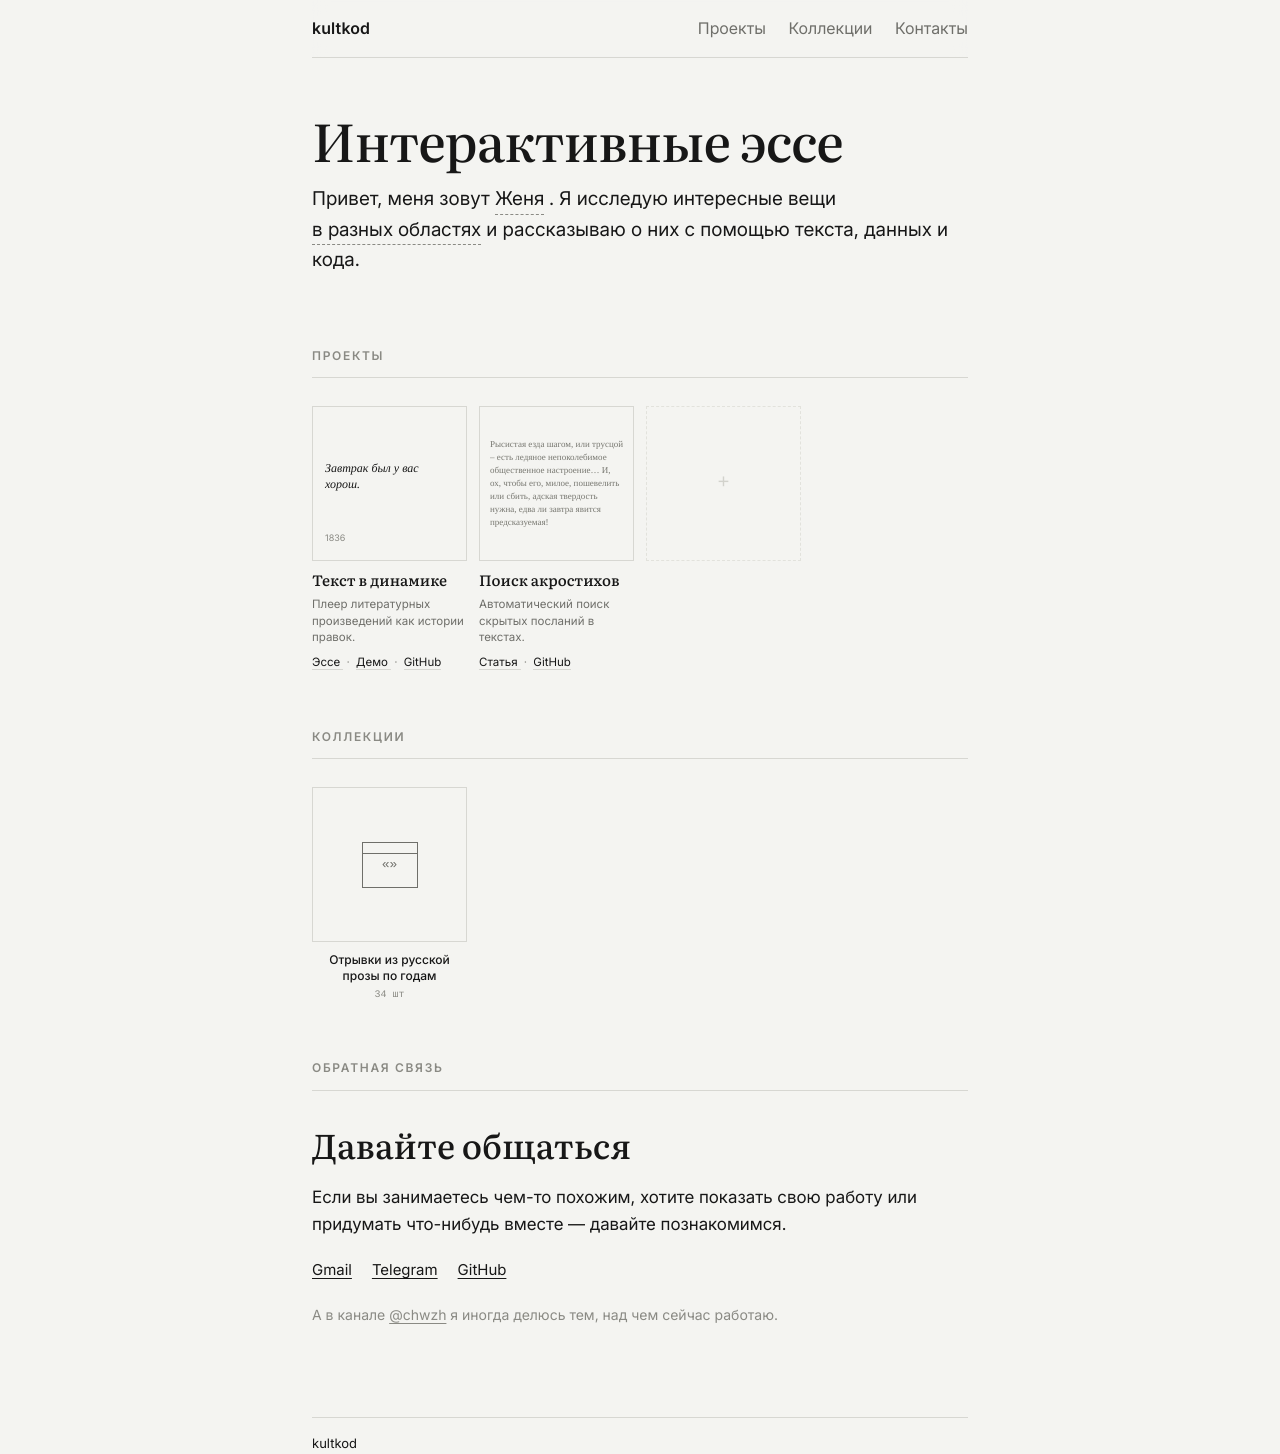
==== commit bbb6b330: "collections added to portfolio" ====
--- a/index.html
+++ b/index.html
@@ -77,6 +77,7 @@
 
       <nav class="nav" aria-label="Навигация">
         <a href="#projects">Проекты</a>
+        <a href="#collections">Коллекции</a>
         <a href="#contact">Контакты</a>
 
       </nav>
@@ -246,7 +247,7 @@
             <span class="dot">·</span>
 
             <a href="./text-dynamics/">
-              Демо ↗
+              Демо
             </a>
 
             <span class="dot">·</span>
@@ -256,7 +257,7 @@
               target="_blank"
               rel="noopener noreferrer"
             >
-              GitHub ↗
+              GitHub
             </a>
 
           </div>
@@ -339,7 +340,7 @@
               target="_blank"
               rel="noopener noreferrer"
             >
-              Статья ↗
+              Статья
             </a>
 
             <span class="dot">·</span>
@@ -349,7 +350,7 @@
               target="_blank"
               rel="noopener noreferrer"
             >
-              GitHub ↗
+              GitHub
             </a>
 
           </div>
@@ -387,6 +388,49 @@
 
 
 
+        <section class="section" id="collections">
+
+      <div class="section-header">
+        КОЛЛЕКЦИИ
+      </div>
+
+      <div class="inventory-grid">
+
+
+        <article class="collection-card">
+
+          <a class="collection-card__link" href="./collections/txt-yearly/"
+          aria-label="Русская проза по годам — открыть коллекцию">
+
+            <div class="collection-card__visual">
+
+              <div class="collection-box">
+                <span class="collection-box__glyph">«»</span>
+              </div>
+
+            </div>
+
+            <span class="collection-card__title">
+              Отрывки из русской прозы по годам
+            </span>
+
+            <span
+              class="collection-card__count"
+              id="txt-yearly-count"
+            >
+              Коллекция пополняется
+            </span>
+
+          </a>
+
+        </article>
+
+
+
+      </div>
+
+    </section>
+
 
 
     <!-- ===================================================
@@ -413,7 +457,7 @@
       <div class="contact__links">
 
         <a href="mailto:dunenkov.evgeniy@gmail.com">
-          Gmail ↗
+          Gmail
         </a>
 
         <a
@@ -421,7 +465,7 @@
           target="_blank"
           rel="noopener noreferrer"
         >
-          Telegram ↗
+          Telegram
         </a>
 
         <a
@@ -429,7 +473,7 @@
           target="_blank"
           rel="noopener noreferrer"
         >
-          GitHub ↗
+          GitHub
         </a>
 
       </div>
@@ -468,5 +512,35 @@
 
 </div>
 
+
+
+<script>
+(async function updateCollectionCount() {
+  const counter = document.getElementById("txt-yearly-count");
+  if (!counter) return;
+
+  try {
+    const response = await fetch("./collections/txt-yearly/texts.md");
+
+    if (!response.ok) {
+      throw new Error(`HTTP ${response.status}`);
+    }
+
+    const content = await response.text();
+
+    const count = (
+      content.match(/^year:\s*\d+\s*$/gm) || []
+    ).length;
+
+    if (count > 0) {
+      counter.textContent = `${count} шт`;
+    }
+
+  } catch (error) {
+    console.warn("Не удалось загрузить количество фрагментов", error);
+  }
+})();
+</script>
+
 </body>
 </html>
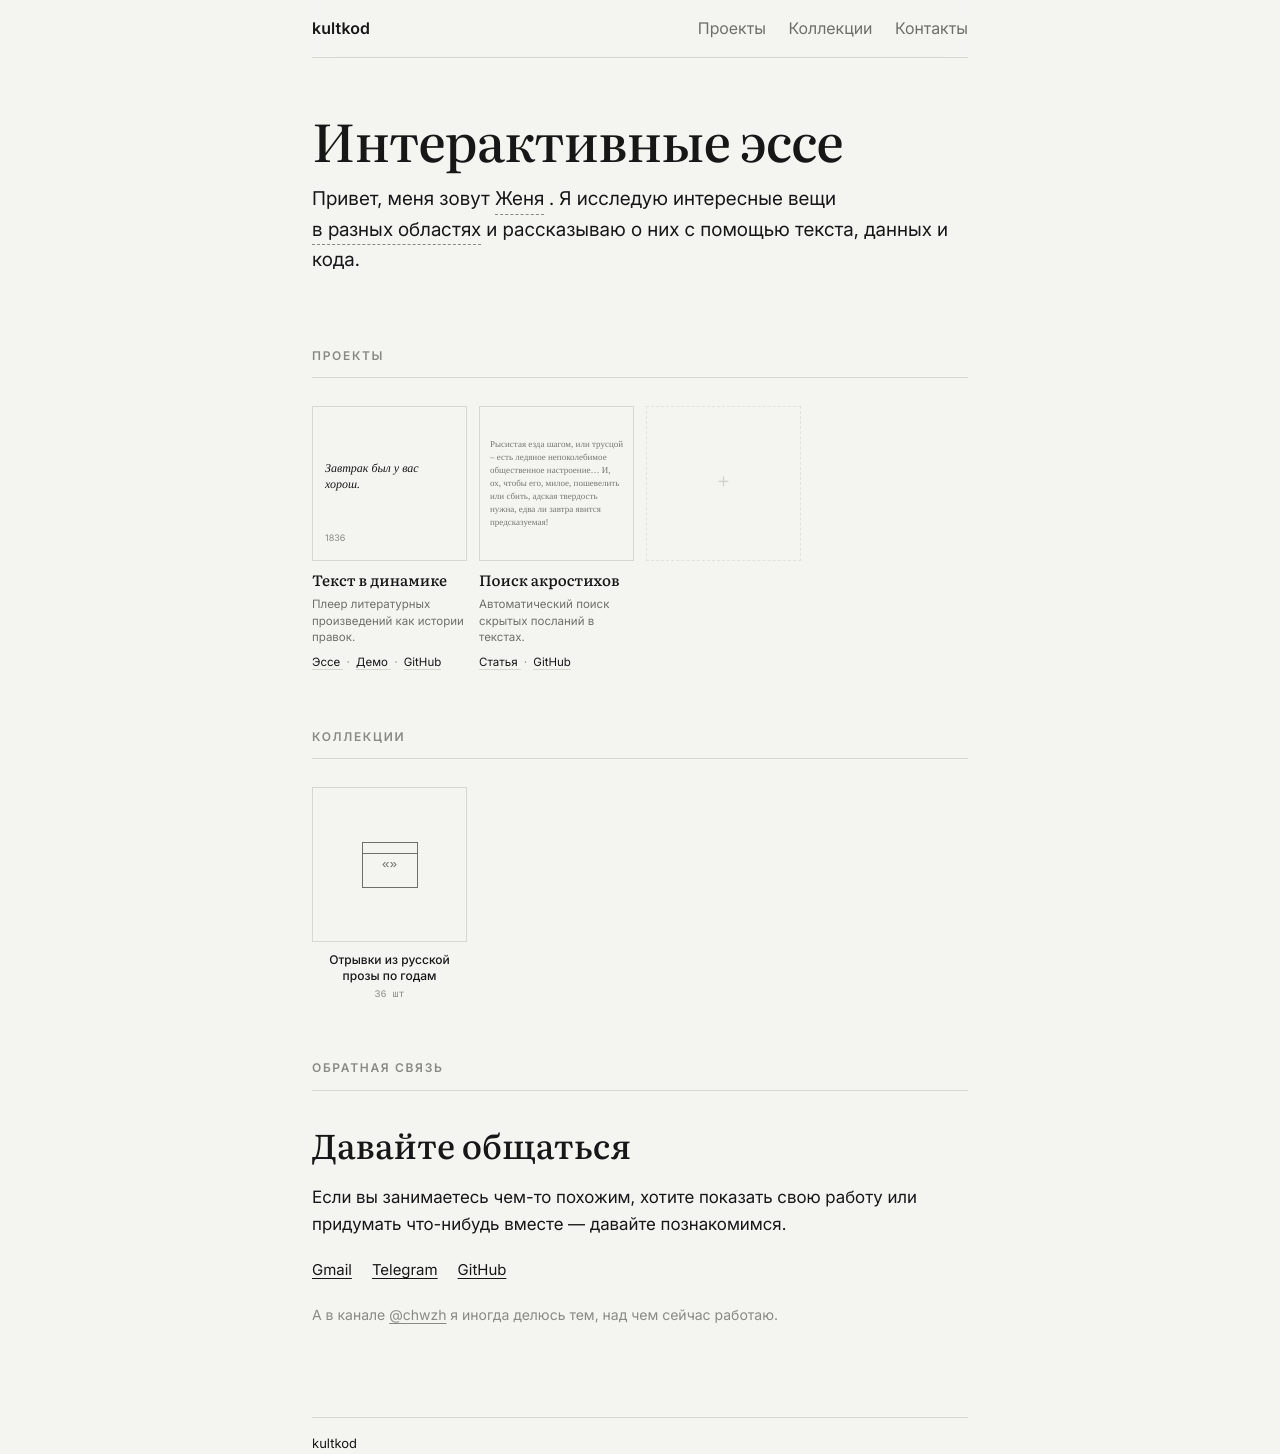
==== commit 3fc23583: "logo animation, unified header loading via js" ====
--- a/index.html
+++ b/index.html
@@ -68,24 +68,7 @@
   <!-- HEADER -->
 
   <header class="topbar">
-
-    <div class="topbar__row">
-
-      <a class="brand" href="./" aria-label="На главную">
-        <span class="brand__name">kultkod</span>
-      </a>
-
-      <nav class="nav" aria-label="Навигация">
-        <a href="#projects">Проекты</a>
-        <a href="#collections">Коллекции</a>
-        <a href="#contact">Контакты</a>
-
-      </nav>
-
-    </div>
-
-    <div class="rule" aria-hidden="true"></div>
-
+    <div id="site-header"></div>
   </header>
 
 
@@ -123,12 +106,12 @@
                 href="https://t.me/chbchk"
                 target="_blank"
                 rel="noopener noreferrer"
-              >Telegram ↗</a>
+              >Telegram</a>
             </span>
 
             <span>
               <a href="mailto:dunenkov.evgeniy@gmail.com">
-                Почта ↗
+                Почта
               </a>
             </span>
           </span>
@@ -542,5 +525,12 @@
 })();
 </script>
 
+<script>
+fetch('/components/header.html')
+  .then(response => response.text())
+  .then(html => {
+    document.getElementById('site-header').innerHTML = html;
+  });
+</script>
 </body>
 </html>
--- a/css/base.css
+++ b/css/base.css
@@ -133,9 +133,44 @@
 }
 
 .brand__name {
+  display: inline-flex;
+  align-items: baseline;
   font-family: var(--sans);
   font-weight: 600;
   letter-spacing: 0.01em;
+}
+
+.brand__expand {
+  display: inline-flex;
+  align-items: baseline;
+}
+
+.brand__char {
+  display: inline-block;
+  min-width: 0;       /* Важно для flex: позволяет сжиматься до нуля */
+  max-width: 0;
+  opacity: 0;
+  overflow: hidden;
+  white-space: pre;
+  pointer-events: none;
+
+  /* Быстрая анимация для эффекта печати */
+  transition: 
+    max-width 90ms ease-out,
+    opacity 50ms ease-out;
+
+  /* ПРИ ОТВЕДЕНИИ МЫШИ (стирание назад):
+     Буквы исчезают справа налево (с последней до первой) */
+  transition-delay: calc((var(--total) - 1 - var(--i)) * 35ms);
+}
+
+/* ПРИ НАВЕДЕНИИ (допечатывание вперед):
+   Буквы появляются слева направо (с 0-й до последней) */
+.brand:hover .brand__char,
+.brand:focus-visible .brand__char {
+  max-width: 1.5ch;
+  opacity: 1;
+  transition-delay: calc(var(--i) * 50ms);
 }
 
 .nav a {
